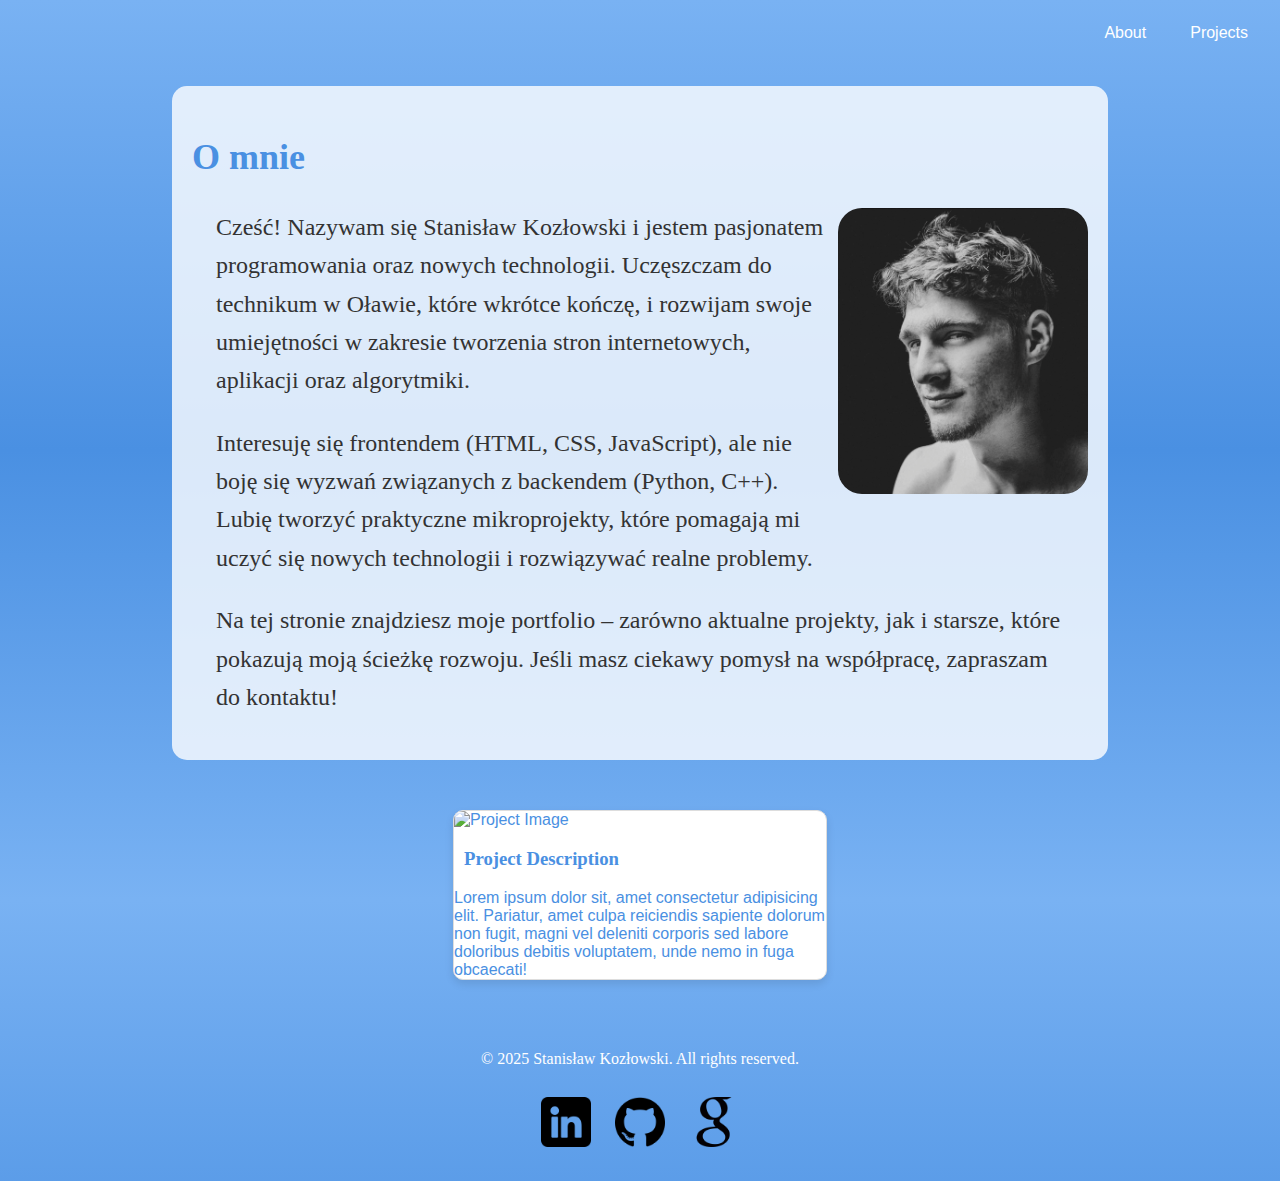
==== index.html @ 69584078 "Dodanie plików." ====
<!DOCTYPE html>
<html lang="en">
<head>
    <meta name="description" content="Portfolio of Stanisław Kozłowski, a passionate programmer and technology enthusiast.">
    <meta name="keywords" content="Stanisław Kozłowski, portfolio, programming, technology, web development, frontend, backend, HTML, CSS, JavaScript, Python, C++">
    <meta name="author" content="Stanisław Kozłowski">
    <meta name="robots" content="index, follow">
    <meta property="og:title" content="Portfolio of Stanisław Kozłowski">
    <meta property="og:description" content="Explore the projects and skills of Stanisław Kozłowski, a passionate programmer and technology enthusiast.">
    <meta property="og:image" content="https://photographylife.com/wp-content/uploads/2014/09/Nikon-D750-Image-Samples-2.jpg">
    <meta property="og:url" content="https://your-portfolio-url.com">
    <meta name="twitter:card" content="summary_large_image">
    <meta charset="UTF-8">
    <meta name="viewport" content="width=device-width, initial-scale=1.0">
    <title>Portfolio</title>
    <link rel="stylesheet" href="style.css">
</head>
<body>
    
    <header>
        <nav>
            <button onclick="location.href='#about_me'">About</button>
            <button onclick="location.href='#projects'">Projects</button>
        </nav>    
    </header>

    <main>
        <section id="about_me">
            <h2>O mnie</h2>
            <img src="ja.jpg" alt="to tylko ja">
            <p>
                Cześć! Nazywam się Stanisław Kozłowski i jestem pasjonatem programowania oraz nowych technologii. Uczęszczam do technikum w Oławie, które wkrótce kończę, i rozwijam swoje umiejętności w zakresie tworzenia stron internetowych, aplikacji oraz algorytmiki.
            </p>
            <p>
                Interesuję się frontendem (HTML, CSS, JavaScript), ale nie boję się wyzwań związanych z backendem (Python, C++). Lubię tworzyć praktyczne mikroprojekty, które pomagają mi uczyć się nowych technologii i rozwiązywać realne problemy.
            </p>
            <p>
                Na tej stronie znajdziesz moje portfolio – zarówno aktualne projekty, jak i starsze, które pokazują moją ścieżkę rozwoju. Jeśli masz ciekawy pomysł na współpracę, zapraszam do kontaktu!
            </p>
            
        </section>

        <section id="projects">
            <div class="project">
                <a href="https://github.com/your-repo" target="_blank">
                    <img src="https://photographylife.com/wp-content/uploads/2014/09/Nikon-D750-Image-Samples-2.jpg" alt="Project Image">
                    <p>
                        <h3>Project Description</h3>
                    Lorem ipsum dolor sit, amet consectetur adipisicing elit. Pariatur, amet culpa reiciendis sapiente dolorum non fugit, magni vel deleniti corporis sed labore doloribus debitis voluptatem, unde nemo in fuga obcaecati!
                    </p>
                </a>
            </div>
            
        </section>
    </main>



    <footer>
        <p>&copy; 2025 Stanisław Kozłowski. All rights reserved.</p>
        <div>
            
            <a id="linked" href="https://www.linkedin.com/in/staszek-funfel-878672279/" target="_blank"><img src="c.png" class="icon" alt="Linkedin"></a> 
            <a id="gitahub" href="https://github.com/Fistaszeq" target="_blank"><img src="a.png" class="icon" alt="Github"></a> 
            <a id="emil" href="mailto:funfelstaszek@gmail.com"><img src="b.png" class="icon"  alt="Gmail"></a>
        </div>
    </footer>
</body>
</html>





<!--          <div class="project">
                <a href="https://github.com/your-repo" target="_blank">
                    <img src="https://photographylife.com/wp-content/uploads/2014/09/Nikon-D750-Image-Samples-2.jpg" alt="Project Image">
                    <p>
                        <h3>Project Description</h3>
                    Lorem ipsum dolor sit amet consectetur adipisicing elit. Facere, cum reiciendis inventore alias ut id! Pariatur, officiis fugit, itaque natus, dolorum cupiditate voluptas aut quia quam sint quos inventore iure.
                    </p>
                </a>
            </div>
            
-->
---- style.css ----
:root {
    --background-color: #f0f0f0;
    --text-color: #333333;
    --primary-color: #4a90e2;
    --secondary-color: #357ABD;
    --accent-color: #4a90e2;
}
img[src="ja.jpg"]
{
    /* height: 50%; */
    border-radius: 1em;
    filter: hue-rotate(-90deg) saturate(1.5) brightness(0.9);
}



p, h1, h2, h3, h4, h5, h6 {
    font-family: 'Roboto Slab', serif;
}

body {
    color: var(--text-color);
    font-family: Arial, sans-serif;
    margin: 0;
    padding: 0;
    font-family: 'Arial', sans-serif;
    background: linear-gradient(180deg, #79b2f3 0%, #4a90e2 50%,#79b2f3 100%);
}

h1, h2, h3, h4, h5, h6 {
    color: var(--primary-color);
}

h3 {
    margin-left: 10px;
}

@media (max-width: 768px) {
    h3 {
        margin-left: 5px;
    }
}


p {
    line-height: 1.6;
    margin: 1em;
}


a {
    color: var(--accent-color);
    text-decoration: none;
}

a:hover {
    text-decoration: underline;
}

button {
    background-color: rgba(0, 0, 0, 0);
    border: none;
    color: white;
    padding: 10px 20px;
    text-align: center;
    text-decoration: none;
    display: inline-block;
    font-size: 16px;
    margin: 4px 2px;
    cursor: pointer;
    border-radius: 5px;
    transition: 1s;
}

button:hover {
    color: rgb(220, 220, 220);
    transition: 1s;
    text-decoration: none;  
}
a:hover {
    text-decoration: none;
}

#projects {
    display: flex;
    flex-wrap: wrap;
    justify-content: space-around;
    padding: 20px;
}

.project {
    background-color: white;
    border: 1px solid #ddd;
    border-radius: 10px;
    box-shadow: 0 4px 8px rgba(0, 0, 0, 0.1);
    margin: 10px;
    max-width: 30%;
    height: auto;
    overflow: hidden;
    transition: transform 1s, box-shadow 1s;
}

.project:hover {
    transform: scale(1.05);
    box-shadow: 0 8px 16px rgba(0, 0, 0, 0.2);
    transition: 0.5s;
}

.project img {
    width: 100%;
    height: auto;
    display: block;
}
.project p {
    margin: 0 100px;
}

#about_me {
    border-radius: 15px;
    background: rgba(255, 255, 255, 0.8);
    padding: 20px;
    width: 70%;
    margin: 20px auto;
    transition: 1s;
    font-size: 150%;

}
#about_me img {
    float: right;
    width: 50%;
    max-width: 250px;
    margin: 0 0 10px 10px;
}

#about_me:hover {
    transform: scale(1.05);
    box-shadow: 0 8px 16px rgba(0, 0, 0, 0.2);
    transition: 0.5s;
}

html, body {
    height: 100%;
}

body {
    display: flex;
    flex-direction: column;
}

main {
    flex: 1;
}

footer {
    color: white;
    text-align: center;
    padding: 20px;
    position: relative;
    bottom: 0;
    width: 100%;
    box-sizing: border-box;
}

footer a {
    color: white;
    text-decoration: none;
}

footer a:hover {
    text-decoration: underline;
}

nav {
    display: flex;
    justify-content: flex-end;
    align-items: center;
    padding: 10px;
}

nav button:hover {
    text-decoration: underline;
}

.icon {
    width: 50px;
    height: 50px;
    margin: 10px;
}


@media (max-width: 768px) {
    #projects {
        flex-direction: column;
        align-items: center;
    }

    .project {
        max-width: 90%;
    }

    button {
        width: 100%;
        padding: 15px;
    }
    p {
        font-size: 80%;
    }
}
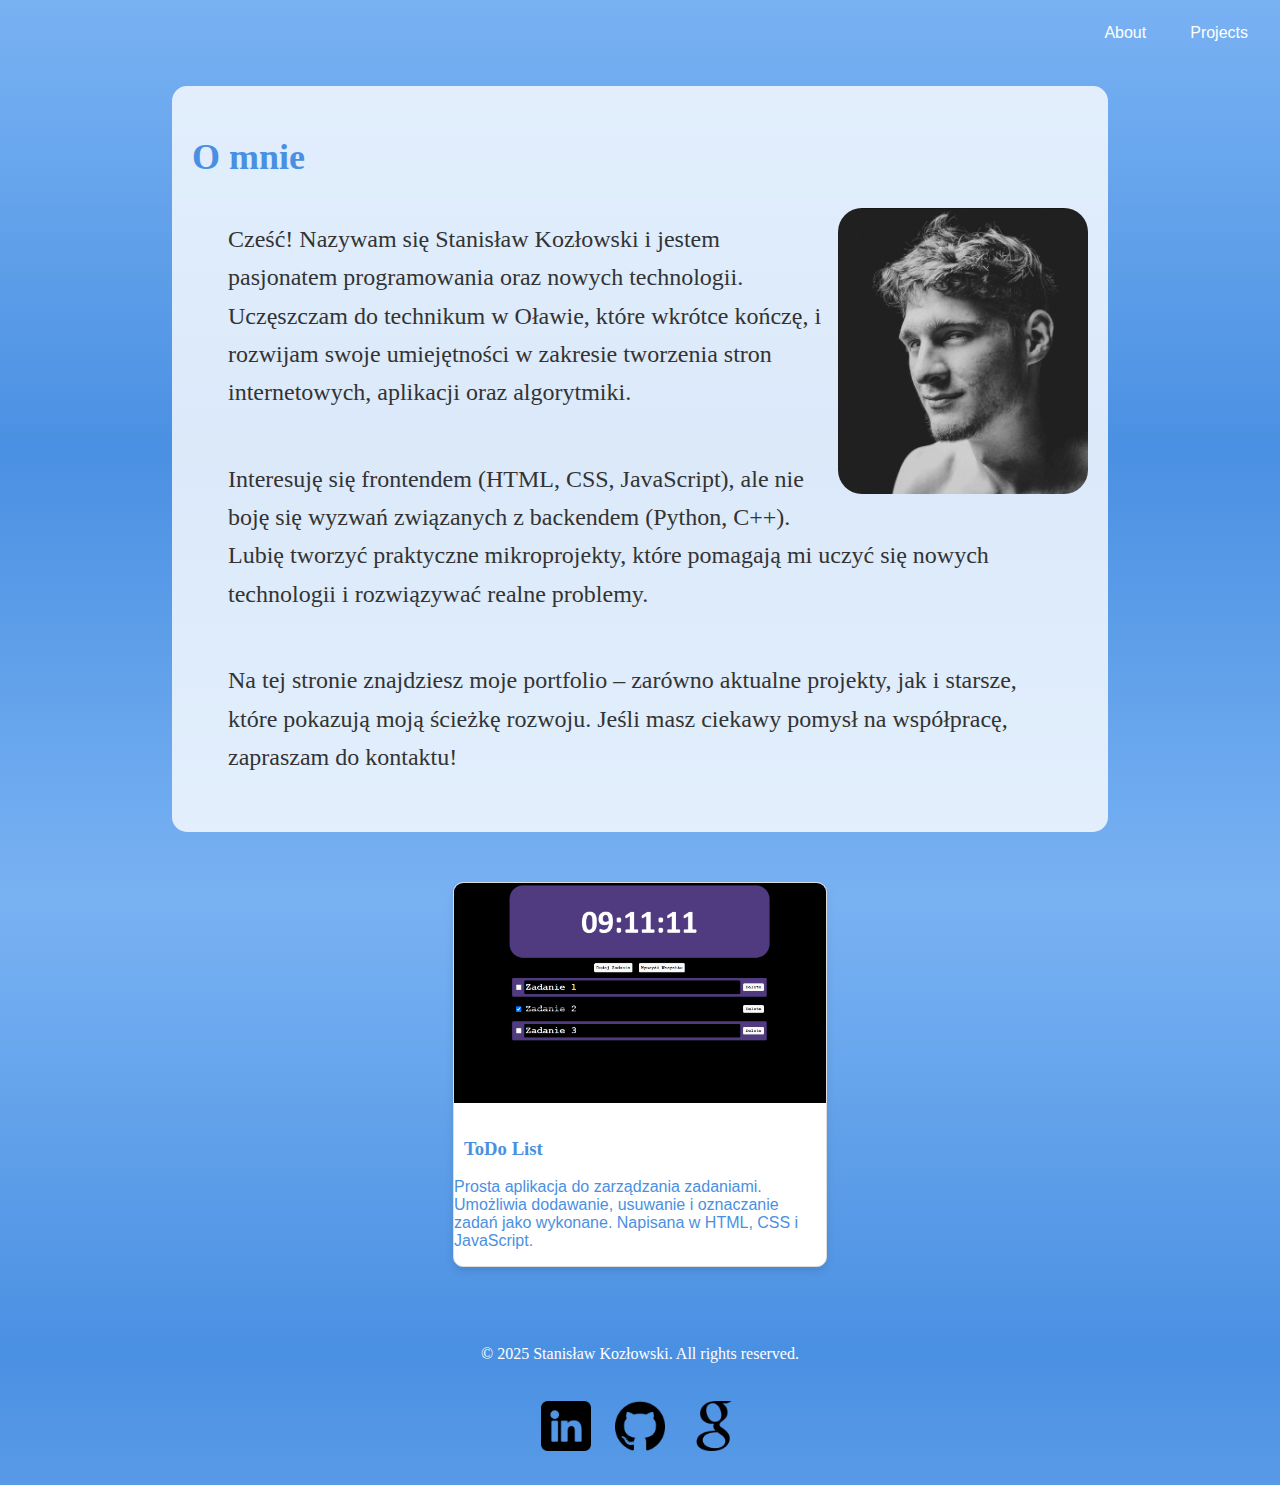
==== commit 6a3f5ce9: "Update" ====
--- a/index.html
+++ b/index.html
@@ -1,5 +1,5 @@
 <!DOCTYPE html>
-<html lang="en">
+<html lang="pl">
 <head>
     <meta name="description" content="Portfolio of Stanisław Kozłowski, a passionate programmer and technology enthusiast.">
     <meta name="keywords" content="Stanisław Kozłowski, portfolio, programming, technology, web development, frontend, backend, HTML, CSS, JavaScript, Python, C++">
@@ -7,8 +7,6 @@
     <meta name="robots" content="index, follow">
     <meta property="og:title" content="Portfolio of Stanisław Kozłowski">
     <meta property="og:description" content="Explore the projects and skills of Stanisław Kozłowski, a passionate programmer and technology enthusiast.">
-    <meta property="og:image" content="https://photographylife.com/wp-content/uploads/2014/09/Nikon-D750-Image-Samples-2.jpg">
-    <meta property="og:url" content="https://your-portfolio-url.com">
     <meta name="twitter:card" content="summary_large_image">
     <meta charset="UTF-8">
     <meta name="viewport" content="width=device-width, initial-scale=1.0">
@@ -42,11 +40,11 @@
 
         <section id="projects">
             <div class="project">
-                <a href="https://github.com/your-repo" target="_blank">
-                    <img src="https://photographylife.com/wp-content/uploads/2014/09/Nikon-D750-Image-Samples-2.jpg" alt="Project Image">
+                <a href="https://fistaszeq.github.io/ToDO-List/" target="_blank">
+                    <img src="todolist.png" alt="Project Image">
                     <p>
-                        <h3>Project Description</h3>
-                    Lorem ipsum dolor sit, amet consectetur adipisicing elit. Pariatur, amet culpa reiciendis sapiente dolorum non fugit, magni vel deleniti corporis sed labore doloribus debitis voluptatem, unde nemo in fuga obcaecati!
+                        <h3>ToDo List</h3>
+                    Prosta aplikacja do zarządzania zadaniami. Umożliwia dodawanie, usuwanie i oznaczanie zadań jako wykonane. Napisana w HTML, CSS i JavaScript.
                     </p>
                 </a>
             </div>
--- a/style.css
+++ b/style.css
@@ -45,6 +45,7 @@
 p {
     line-height: 1.6;
     margin: 1em;
+    padding: 0.5em;
 }
 
 
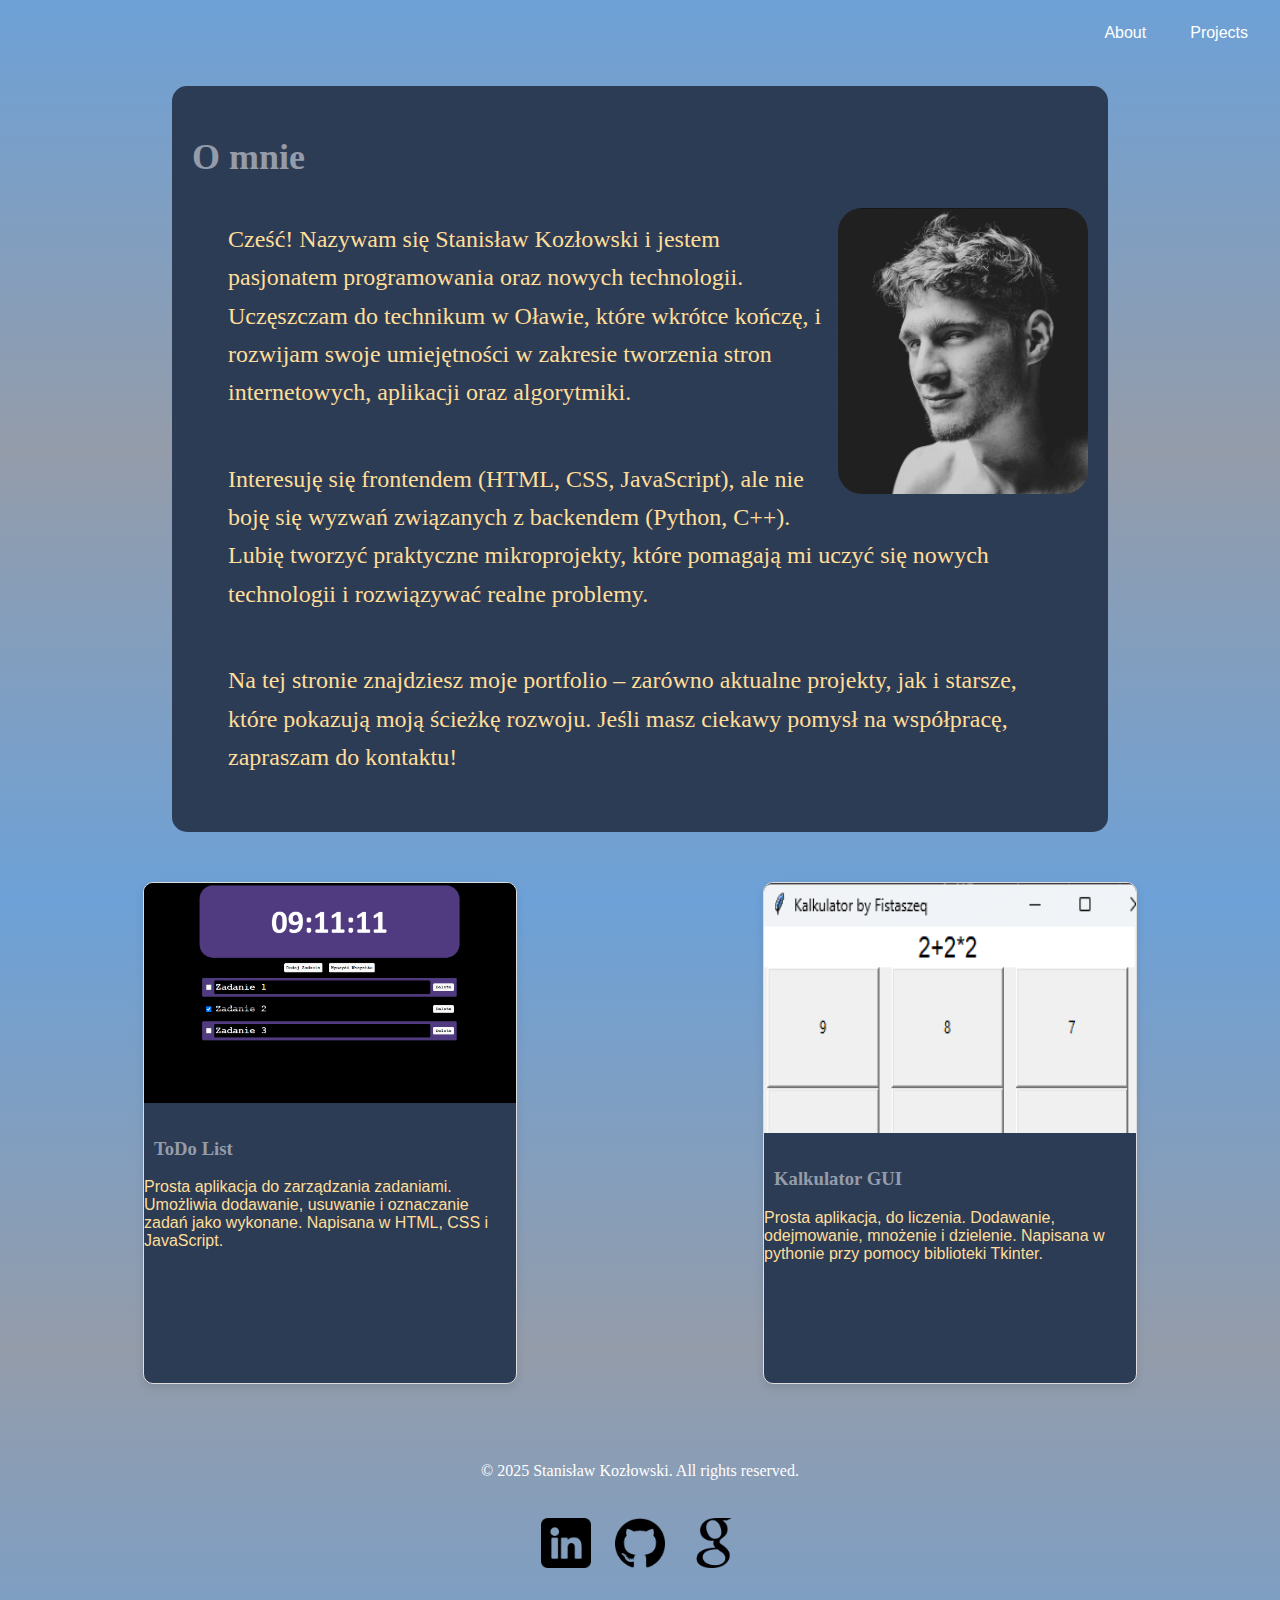
==== commit 70588e0b: "Add files via upload" ====
--- a/index.html
+++ b/index.html
@@ -48,6 +48,15 @@
                     </p>
                 </a>
             </div>
+            <div class="project" style="height:500px;">
+                <a href="https://github.com/Fistaszeq/Kalkulator-GUI-zwyk-y" target="_blank">
+                    <img src="kalkulatorIMG.png" alt="Project Image" style="height: 50%;">
+                    <p>
+                        <h3>Kalkulator GUI</h3>
+                    Prosta aplikacja, do liczenia. Dodawanie, odejmowanie, mnożenie i dzielenie. Napisana w pythonie przy pomocy biblioteki Tkinter.
+                    </p>
+                </a>
+            </div>
             
         </section>
     </main>
--- a/style.css
+++ b/style.css
@@ -1,18 +1,16 @@
 :root {
-    --background-color: #f0f0f0;
-    --text-color: #333333;
-    --primary-color: #4a90e2;
-    --secondary-color: #357ABD;
-    --accent-color: #4a90e2;
-}
-img[src="ja.jpg"]
-{
+    --background-color: #2D3C55;
+    --text-color: #FFDE99;
+    --primary-color: #949CAA;
+    --secondary-color: #6DA1D7;
+    --accent-color: #FFDE99;
+}
+
+img[src="ja.jpg"] {
     /* height: 50%; */
     border-radius: 1em;
     filter: hue-rotate(-90deg) saturate(1.5) brightness(0.9);
 }
-
-
 
 p, h1, h2, h3, h4, h5, h6 {
     font-family: 'Roboto Slab', serif;
@@ -24,7 +22,8 @@
     margin: 0;
     padding: 0;
     font-family: 'Arial', sans-serif;
-    background: linear-gradient(180deg, #79b2f3 0%, #4a90e2 50%,#79b2f3 100%);
+    background: var(--background-color);
+    background: linear-gradient(180deg, var(--secondary-color) 0%, var(--primary-color) 50%, var(--secondary-color) 100%);
 }
 
 h1, h2, h3, h4, h5, h6 {
@@ -90,7 +89,7 @@
 }
 
 .project {
-    background-color: white;
+    background-color: var(--background-color);
     border: 1px solid #ddd;
     border-radius: 10px;
     box-shadow: 0 4px 8px rgba(0, 0, 0, 0.1);
@@ -109,6 +108,7 @@
 
 .project img {
     width: 100%;
+    height: 50%;
     height: auto;
     display: block;
 }
@@ -118,11 +118,11 @@
 
 #about_me {
     border-radius: 15px;
-    background: rgba(255, 255, 255, 0.8);
+    background-color: var(--background-color);
     padding: 20px;
     width: 70%;
     margin: 20px auto;
-    transition: 1s;
+    /* transition: 1s; */
     font-size: 150%;
 
 }
@@ -133,11 +133,11 @@
     margin: 0 0 10px 10px;
 }
 
-#about_me:hover {
-    transform: scale(1.05);
-    box-shadow: 0 8px 16px rgba(0, 0, 0, 0.2);
-    transition: 0.5s;
-}
+/* #about_me:hover { */
+    /* transform: scale(1.05); */
+    /* box-shadow: 0 8px 16px rgba(0, 0, 0, 0.2); */
+    /* transition: 0.5s; */
+/* } */
 
 html, body {
     height: 100%;
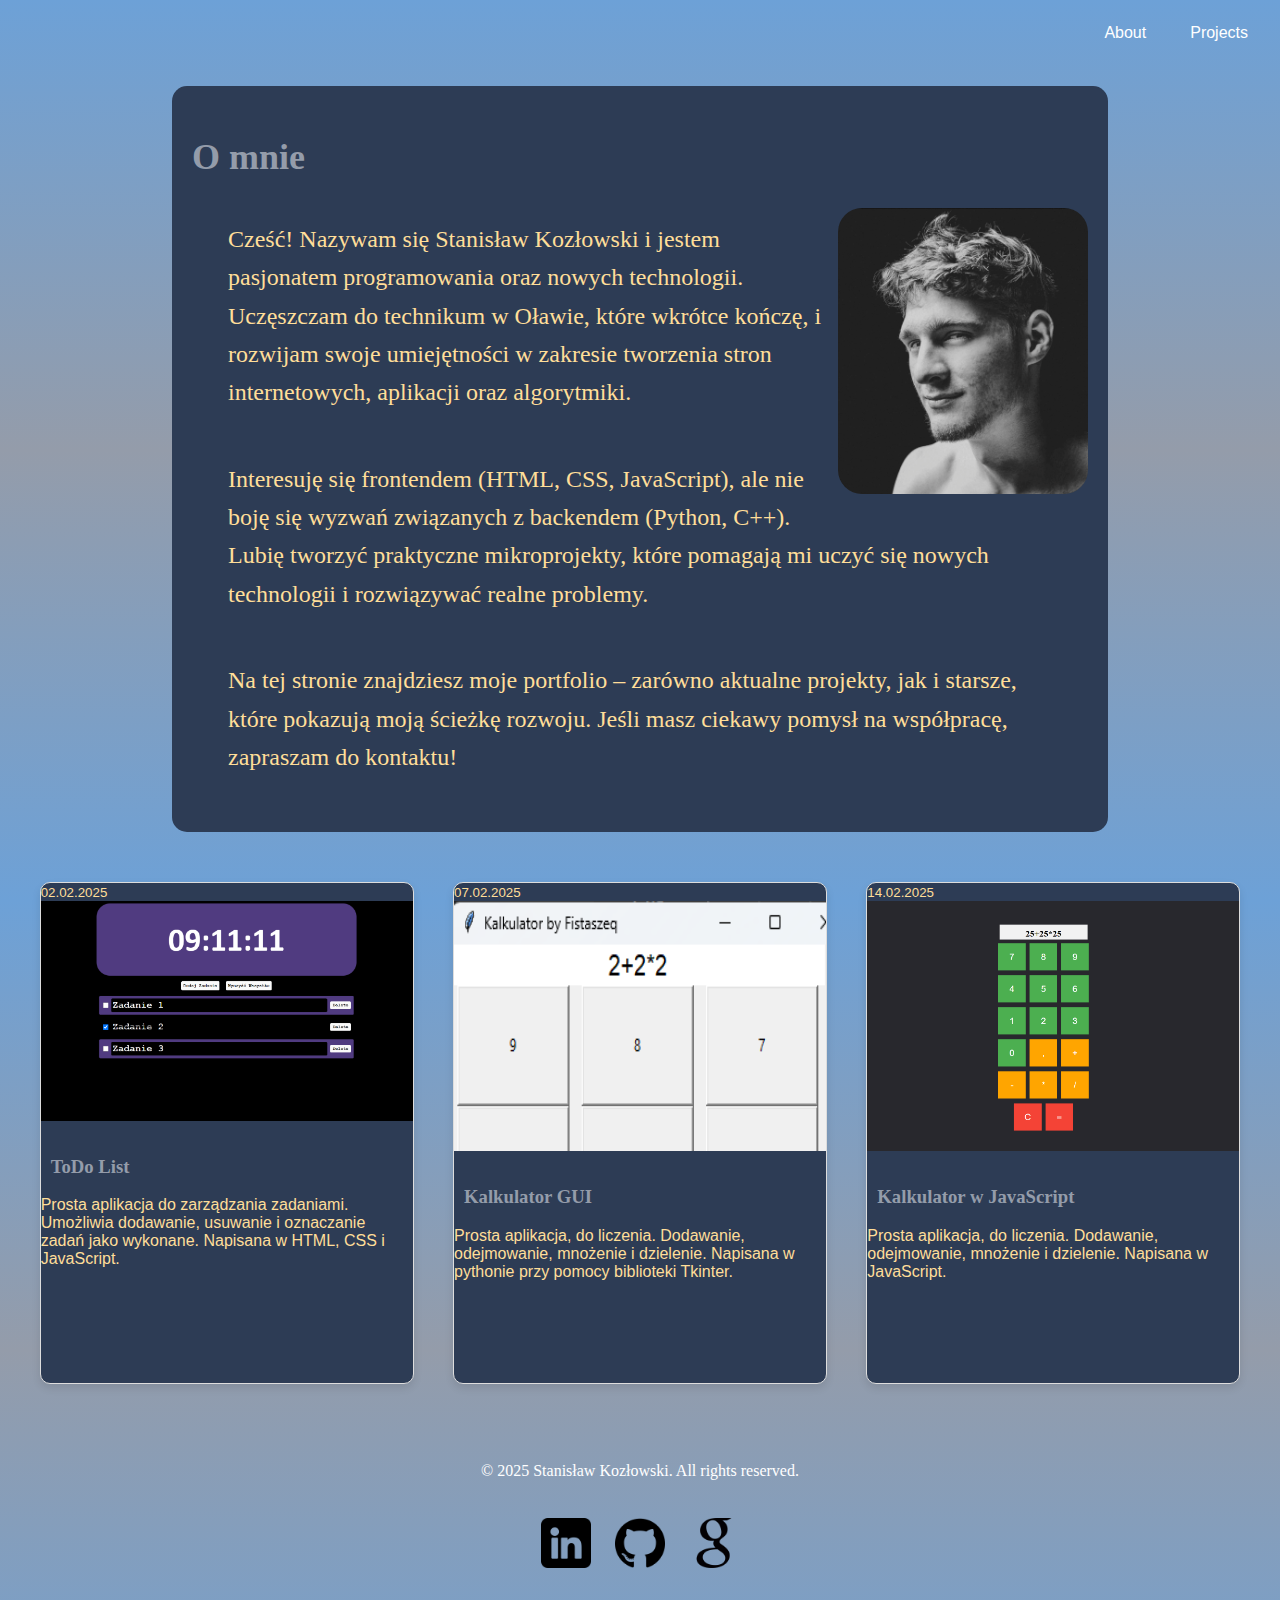
==== commit c3b86876: "Add files via upload" ====
--- a/index.html
+++ b/index.html
@@ -39,24 +39,42 @@
         </section>
 
         <section id="projects">
-            <div class="project">
+            <div class="project" style="height:500px;">
+                <small>02.02.2025 </small>
                 <a href="https://fistaszeq.github.io/ToDO-List/" target="_blank">
                     <img src="todolist.png" alt="Project Image">
                     <p>
-                        <h3>ToDo List</h3>
+                        <h3>ToDo List</h3>       
                     Prosta aplikacja do zarządzania zadaniami. Umożliwia dodawanie, usuwanie i oznaczanie zadań jako wykonane. Napisana w HTML, CSS i JavaScript.
-                    </p>
+                 
+                </p>
                 </a>
             </div>
             <div class="project" style="height:500px;">
-                <a href="https://github.com/Fistaszeq/Kalkulator-GUI-zwyk-y" target="_blank">
+                <small>07.02.2025 </small>
+                <a href="kalkulator.html" target="_blank">
                     <img src="kalkulatorIMG.png" alt="Project Image" style="height: 50%;">
                     <p>
-                        <h3>Kalkulator GUI</h3>
+                        <h3>Kalkulator GUI</h3>                 
                     Prosta aplikacja, do liczenia. Dodawanie, odejmowanie, mnożenie i dzielenie. Napisana w pythonie przy pomocy biblioteki Tkinter.
-                    </p>
+ 
+                </p>
                 </a>
             </div>
+
+
+        </div>
+        <div class="project" style="height:500px;">
+            <small>14.02.2025 </small>
+            <a href=" https://fistaszeq.github.io/KalkulatorJS/" target="_blank">
+                <img src="kalkulatorJS.png" alt="Project Image" style="height: 50%;">
+                <p>
+                    <h3>Kalkulator w JavaScript </h3>             
+                Prosta aplikacja, do liczenia. Dodawanie, odejmowanie, mnożenie i dzielenie. Napisana w JavaScript.
+
+            </p>
+            </a>
+        </div>
             
         </section>
     </main>
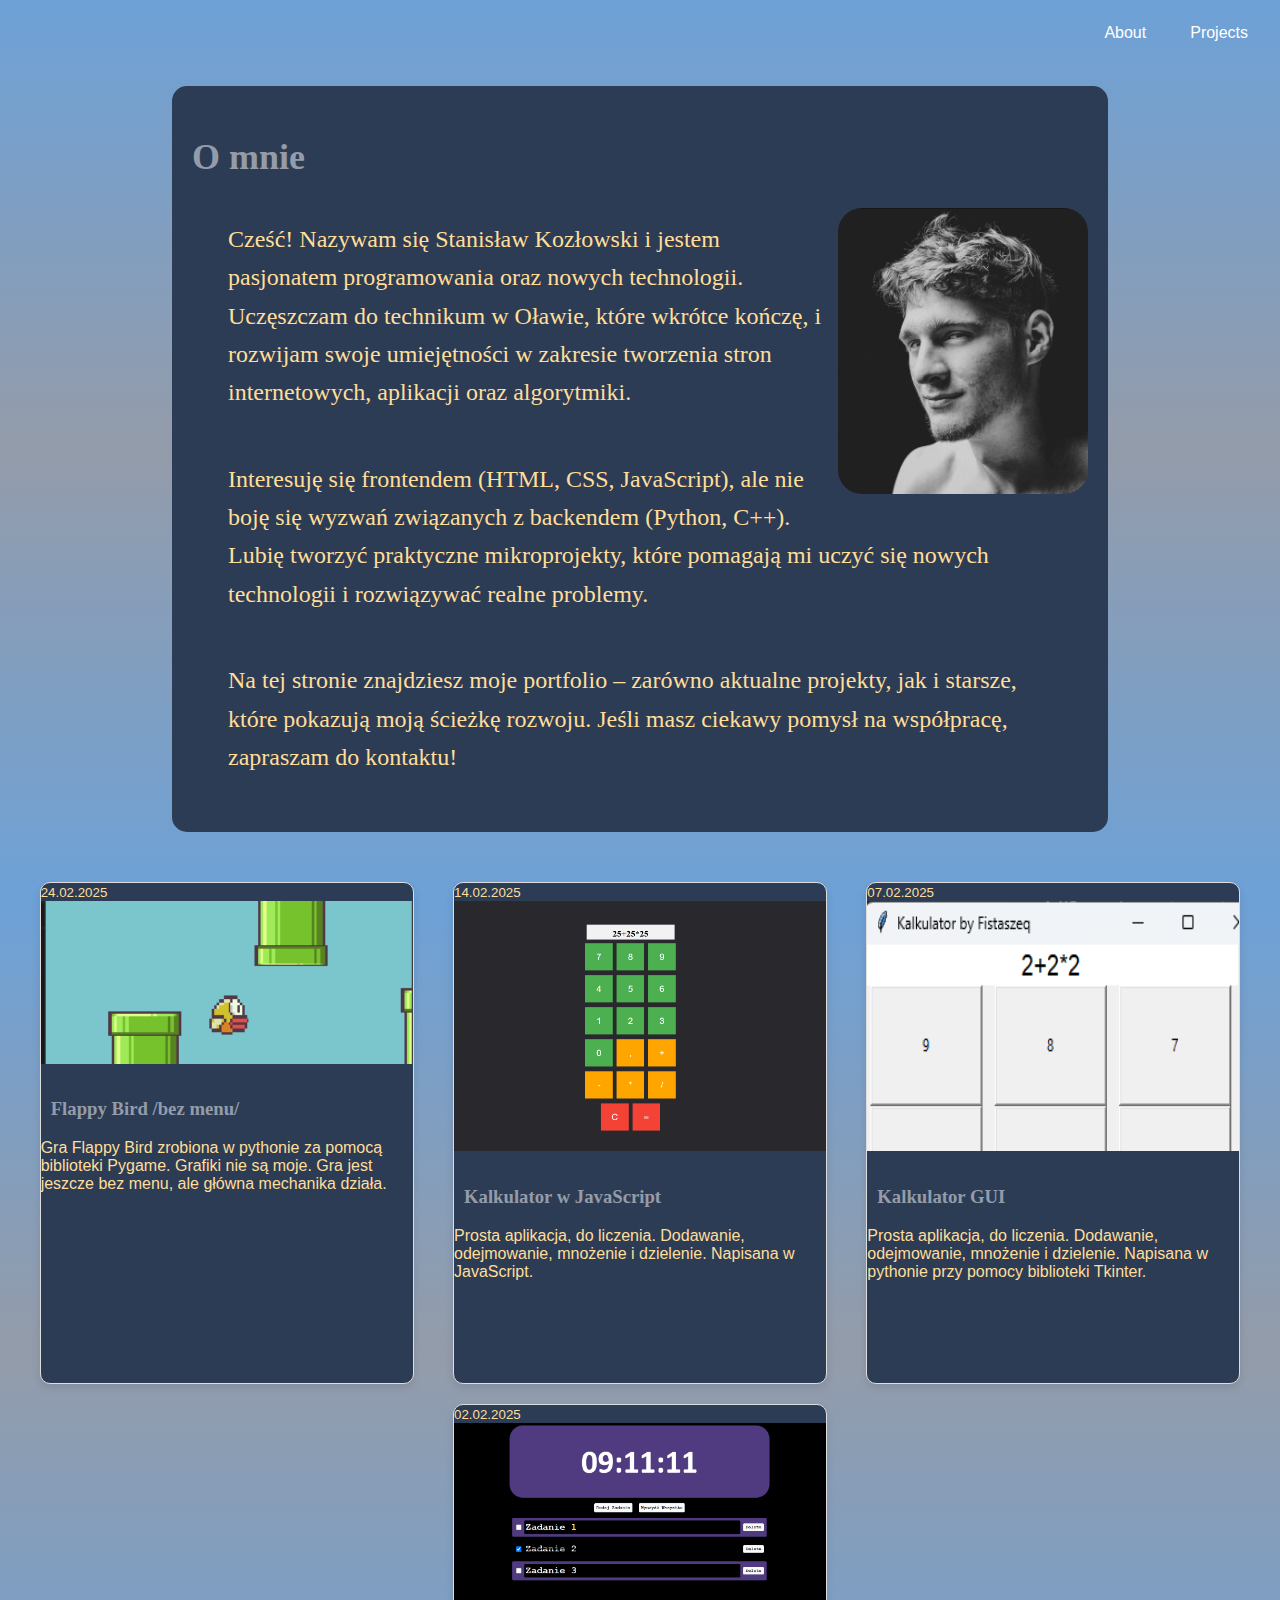
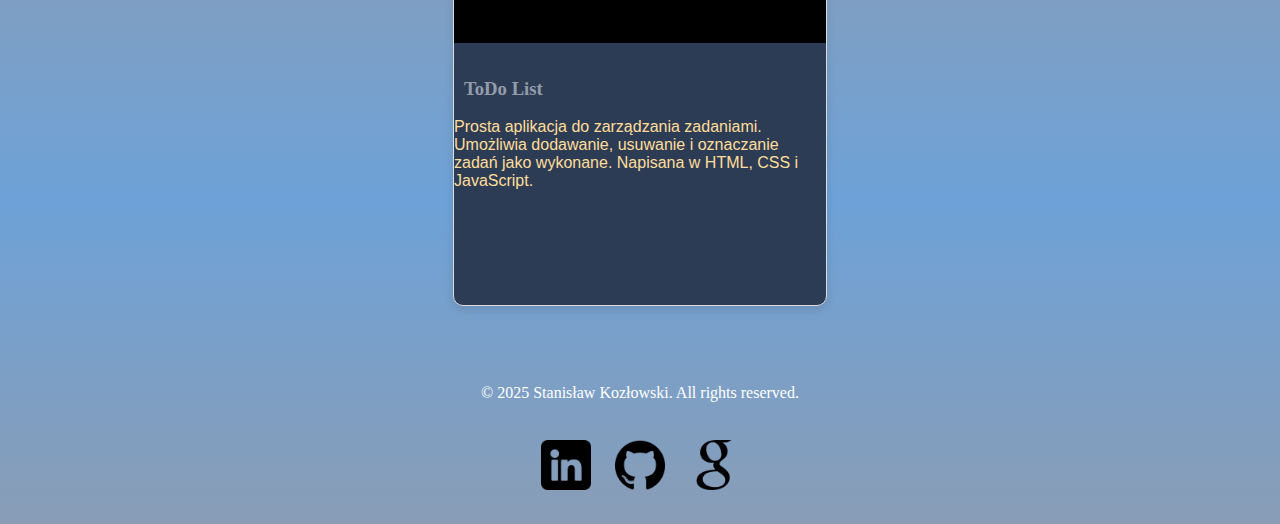
==== commit 80941d76: "Add files via upload" ====
--- a/index.html
+++ b/index.html
@@ -38,18 +38,35 @@
             
         </section>
 
+
+
+
         <section id="projects">
+
             <div class="project" style="height:500px;">
-                <small>02.02.2025 </small>
-                <a href="https://fistaszeq.github.io/ToDO-List/" target="_blank">
-                    <img src="todolist.png" alt="Project Image">
+                <small>24.02.2025 </small>
+                <a href="https://github.com/Fistaszeq/FlappyBirdPY" target="_blank">
+                    <img src="flapyBIRD.png" alt="Project Image">
                     <p>
-                        <h3>ToDo List</h3>       
-                    Prosta aplikacja do zarządzania zadaniami. Umożliwia dodawanie, usuwanie i oznaczanie zadań jako wykonane. Napisana w HTML, CSS i JavaScript.
-                 
+                        <h3>Flappy Bird /bez menu/</h3>
+                    Gra Flappy Bird zrobiona w pythonie za pomocą biblioteki Pygame. Grafiki nie są moje. Gra jest jeszcze bez menu, ale główna mechanika działa.
+                    </p>
+                </a>
+            </div>
+
+            <div class="project" style="height:500px;">
+                <small>14.02.2025 </small>
+                <a href=" https://fistaszeq.github.io/KalkulatorJS/" target="_blank">
+                    <img src="kalkulatorJS.png" alt="Project Image" style="height: 50%;">
+                    <p>
+                        <h3>Kalkulator w JavaScript </h3>             
+                    Prosta aplikacja, do liczenia. Dodawanie, odejmowanie, mnożenie i dzielenie. Napisana w JavaScript.
+    
                 </p>
                 </a>
             </div>
+
+
             <div class="project" style="height:500px;">
                 <small>07.02.2025 </small>
                 <a href="kalkulator.html" target="_blank">
@@ -63,19 +80,27 @@
             </div>
 
 
+            <div class="project" style="height:500px;">
+                <small>02.02.2025 </small>
+                <a href="https://fistaszeq.github.io/ToDO-List/" target="_blank">
+                    <img src="todolist.png" alt="Project Image">
+                    <p>
+                        <h3>ToDo List</h3>       
+                    Prosta aplikacja do zarządzania zadaniami. Umożliwia dodawanie, usuwanie i oznaczanie zadań jako wykonane. Napisana w HTML, CSS i JavaScript.
+                
+                </p>
+                </a>
+            </div>
+
+
+
         </div>
-        <div class="project" style="height:500px;">
-            <small>14.02.2025 </small>
-            <a href=" https://fistaszeq.github.io/KalkulatorJS/" target="_blank">
-                <img src="kalkulatorJS.png" alt="Project Image" style="height: 50%;">
-                <p>
-                    <h3>Kalkulator w JavaScript </h3>             
-                Prosta aplikacja, do liczenia. Dodawanie, odejmowanie, mnożenie i dzielenie. Napisana w JavaScript.
+      
+            
 
-            </p>
-            </a>
-        </div>
-            
+
+
+
         </section>
     </main>
 
@@ -84,10 +109,10 @@
     <footer>
         <p>&copy; 2025 Stanisław Kozłowski. All rights reserved.</p>
         <div>
-            
             <a id="linked" href="https://www.linkedin.com/in/staszek-funfel-878672279/" target="_blank"><img src="c.png" class="icon" alt="Linkedin"></a> 
             <a id="gitahub" href="https://github.com/Fistaszeq" target="_blank"><img src="a.png" class="icon" alt="Github"></a> 
             <a id="emil" href="mailto:funfelstaszek@gmail.com"><img src="b.png" class="icon"  alt="Gmail"></a>
+        
         </div>
     </footer>
 </body>
